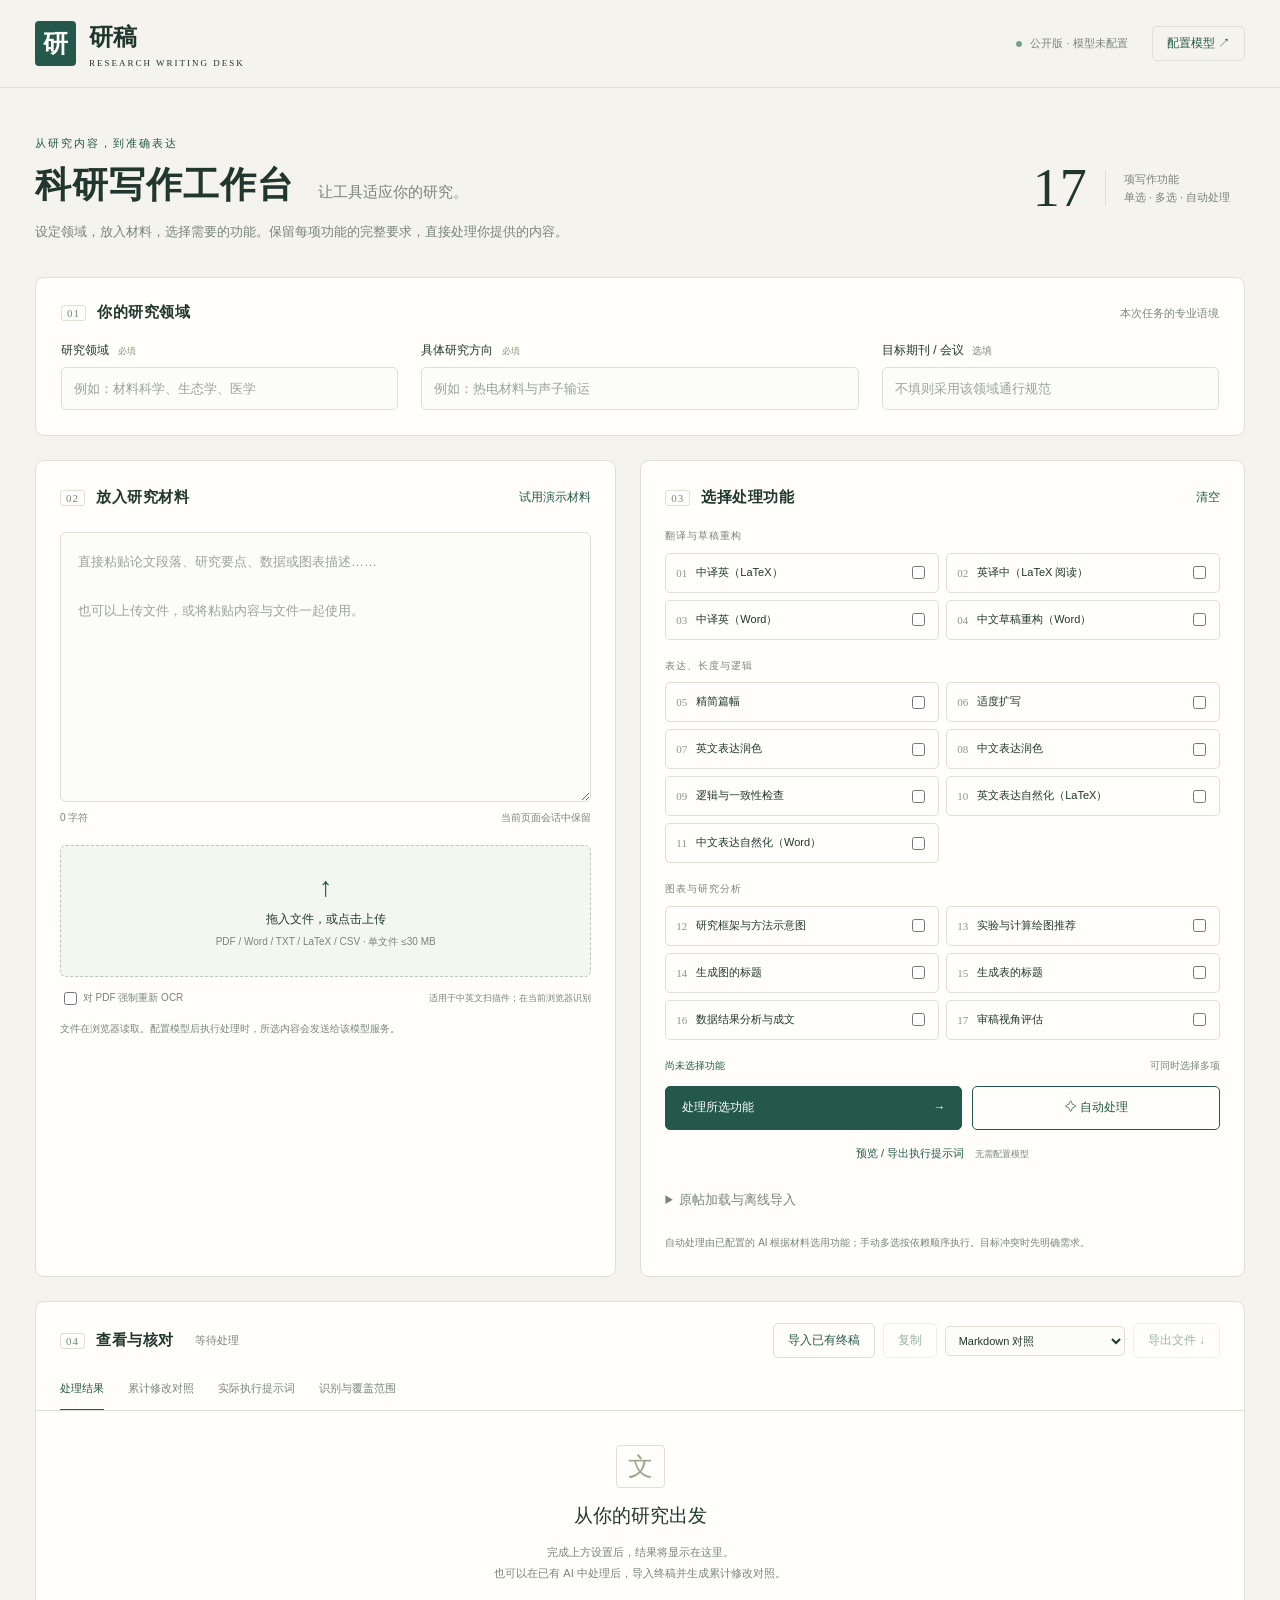
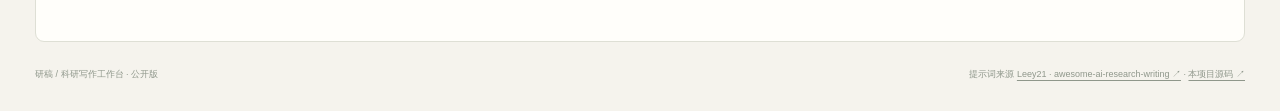
==== index.html @ ef369122 "Publish the research writing workbench" ====
<!doctype html>
<html lang="zh-CN"><head><meta charset="utf-8"><meta name="viewport" content="width=device-width,initial-scale=1"><title>研稿 · 科研写作工作台（公开版）</title><link rel="stylesheet" href="./style.css"><link rel="icon" href="data:,"></head>
<body>
<header><a class="brand" href="./"><span class="brand-mark">研</span><span>研稿<small>RESEARCH WRITING DESK</small></span></a><div class="header-right"><span id="connection" class="connection">公开版 · 模型未配置</span><button id="model-open" class="quiet">配置模型 ↗</button></div></header>
<main>
<section class="intro"><div><div class="eyebrow">从研究内容，到准确表达</div><h1>科研写作工作台<span>让工具适应你的研究。</span></h1><p>设定领域，放入材料，选择需要的功能。保留每项功能的完整要求，直接处理你提供的内容。</p></div><div class="intro-aside"><b>17</b><span>项写作功能<br>单选 · 多选 · 自动处理</span></div></section>
<section class="profile panel"><div class="section-heading"><span class="step">01</span><h2>你的研究领域</h2><span class="muted">本次任务的专业语境</span></div><div class="profile-grid"><label>研究领域 <em>必填</em><input id="field" required placeholder="例如：材料科学、生态学、医学"></label><label>具体研究方向 <em>必填</em><input id="direction" required placeholder="例如：热电材料与声子输运"></label><label>目标期刊 / 会议 <span class="optional">选填</span><input id="venue" placeholder="不填则采用该领域通行规范"></label></div></section>
<div class="desk-grid">
<section class="panel material-panel"><div class="section-heading"><span class="step">02</span><h2>放入研究材料</h2><button id="example" class="text-button">试用演示材料</button></div><label class="sr-only" for="manuscript">粘贴待处理材料</label><textarea id="manuscript" class="manuscript" placeholder="直接粘贴论文段落、研究要点、数据或图表描述……&#10;&#10;也可以上传文件，或将粘贴内容与文件一起使用。"></textarea><div class="text-meta"><span id="char-count">0 字符</span><span>当前页面会话中保留</span></div><label id="drop-zone" class="drop-zone"><input id="file-input" type="file" multiple accept=".pdf,.docx,.txt,.md,.tex,.csv,.json"><span class="upload-icon">↑</span><strong>拖入文件，或点击上传</strong><span>PDF / Word / TXT / LaTeX / CSV · 单文件 ≤30 MB</span></label><div class="ocr-option"><label><input id="force-ocr" type="checkbox"> 对 PDF 强制重新 OCR</label><span>适用于中英文扫描件；在当前浏览器识别</span></div><div id="documents" class="documents"></div><p class="input-note">文件在浏览器读取。配置模型后执行处理时，所选内容会发送给该模型服务。</p></section>
<section class="panel tools-panel"><div class="section-heading"><span class="step">03</span><h2>选择处理功能</h2><button id="clear-tasks" class="text-button">清空</button></div><div id="tool-groups"></div><div class="selection-bar"><span id="selection-count">尚未选择功能</span><span>可同时选择多项</span></div><div class="action-grid"><button id="run" class="primary">处理所选功能 <span>→</span></button><button id="auto-run" class="auto-button">✧ 自动处理</button></div><button id="prepare" class="prepare-button">预览 / 导出执行提示词 <span>无需配置模型</span></button><details class="source-access"><summary>原帖加载与离线导入</summary><p>提示词按固定版本从原作者仓库读取。如果加载失败，可下载同版本 README.md 后在这里导入。</p><div class="source-actions"><a id="source-file-link" target="_blank" rel="noopener noreferrer">查看原版 README.md ↗</a><label class="source-upload">导入 README.md<input id="source-upload" type="file" accept=".md,.txt,text/markdown,text/plain"></label></div><p id="source-status" role="status">生成提示词或运行时读取原帖。</p></details><p class="tool-note">自动处理由已配置的 AI 根据材料选用功能；手动多选按依赖顺序执行。目标冲突时先明确需求。</p></section>
</div>
<div id="message" class="message" role="status" aria-live="polite" hidden></div>
<section class="panel output-panel">
<div class="output-heading"><div class="section-heading"><span class="step">04</span><h2>查看与核对</h2><span id="result-state" class="muted">等待处理</span></div><div class="output-actions"><button id="external-open" class="quiet">导入已有终稿</button><button id="copy" class="quiet" disabled>复制</button><select id="export-format" aria-label="导出格式"><option value="markdown">Markdown 对照</option><option value="print">打印 / 保存为 PDF</option><option value="docx">Word 终稿（新排版）</option><option value="txt">纯文本终稿</option><option value="latex">LaTeX 终稿</option><option value="json">完整处理记录 JSON</option></select><button id="download" class="quiet" disabled>导出文件 ↓</button></div></div>
<nav class="tabs" aria-label="结果视图"><button class="tab active" data-tab="result">处理结果</button><button class="tab" data-tab="comparison">累计修改对照</button><button class="tab" data-tab="prompt">实际执行提示词</button><button class="tab" data-tab="scope">识别与覆盖范围</button></nav>
<div id="result-view" class="view"><div class="empty"><span>文</span><h3>从你的研究出发</h3><p>完成上方设置后，结果将显示在这里。<br>也可以在已有 AI 中处理后，导入终稿并生成累计修改对照。</p></div></div>
<div id="comparison-view" class="view" hidden><p class="muted">完成处理或导入终稿后，显示最初原文与最终稿的逐句对照。</p></div>
<pre id="prompt-view" class="view code" hidden></pre><div id="scope-view" class="view" hidden><p class="muted">上传文件后可核对来源、选择处理范围，并记录公式、表格与 OCR 的核对状态。</p></div>
</section>
<footer><span>研稿 / 科研写作工作台 · 公开版</span><span>提示词来源 <a href="https://github.com/Leey21/awesome-ai-research-writing" target="_blank" rel="noopener noreferrer">Leey21 · awesome-ai-research-writing ↗</a> · <a href="https://github.com/zhaoming2026/research-writing-workbench" target="_blank" rel="noopener noreferrer">本项目源码 ↗</a></span></footer>
</main>
<dialog id="model-dialog" class="model-dialog">
<div class="dialog-heading"><div><div class="eyebrow">MODEL CONNECTION</div><h2>选择你使用的 AI</h2></div><button id="model-close" class="icon-button" aria-label="关闭模型设置">×</button></div>
<p>选择服务后自动填写接口和候选模型。免费模型、免费额度与付费API分别标注；密钥只留在当前页面会话。</p>
<div class="provider-toolbar"><label for="model-provider">模型服务</label><label class="free-filter"><input id="free-only" type="checkbox"> 仅显示免费选项</label></div>
<select id="model-provider" aria-label="模型服务"><option value="custom">自定义兼容接口</option></select>
<div id="provider-info" class="provider-info"><p id="provider-note">也可以直接填写已在使用的接口。</p><div id="provider-links"></div></div>
<label>选择候选模型<select id="model-preset"><option value="">手动填写模型ID</option></select></label>
<label>模型ID <span class="optional">可以编辑</span><input id="model-name" placeholder="选择候选模型，或填写账户实际提供的ID"></label>
<div class="model-tools"><button id="models-refresh" class="quiet">读取服务可用模型</button><button id="model-test" class="quiet">测试连接</button></div>
<label id="api-key-label">API Key <span id="key-requirement" class="optional"></span><input id="api-key" type="password" autocomplete="off" placeholder="填写当前服务自己的密钥"></label>
<details id="model-advanced" open><summary>接口地址与高级设置</summary><label>接口协议<select id="model-protocol"><option value="openai">Chat Completions 兼容接口</option><option value="anthropic">Anthropic Messages 原生接口</option></select></label><label>接口基础地址<input id="endpoint" type="url" placeholder="https://你的服务商/v1"></label><input type="hidden" id="service-token"></details>
<div id="model-status" class="model-status" role="status" aria-live="polite">尚未测试连接。</div>
<p class="muted">浏览器直连所选服务，服务须允许网页跨域访问。读取列表只查询模型名称。连接测试只发送固定短句，云服务可能计费；免费配额和价格以服务商当前规则为准。此处不会自动切换到付费型号。</p>
<button id="model-save" class="primary">使用此配置 →</button>
</dialog>
<dialog id="document-dialog" class="document-dialog"><div class="dialog-heading"><div><div class="eyebrow">SOURCE INSPECTION</div><h2 id="document-title">识别预览</h2></div><button id="document-close" class="icon-button" aria-label="关闭识别预览">×</button></div><div id="document-warnings" class="recognition-warnings"></div><div class="preview-toolbar"><label>页面<select id="page-select"></select></label><div class="preview-buttons"><button id="select-all-blocks" class="quiet">选中全部</button><button id="clear-blocks" class="quiet">清空范围</button></div><button id="export-recognition" class="quiet">导出识别记录 .json</button></div><div class="document-grid"><div id="page-image-wrap" class="page-image-wrap"><img id="page-image" alt="原PDF页面预览"></div><div id="blocks" class="blocks"></div></div><div class="dialog-bottom"><span>修改只用于本次处理，不覆盖上传原文件。</span><button id="document-done" class="primary">采用这些识别内容</button></div></dialog>

<dialog id="external-dialog"><div class="dialog-heading"><div><div class="eyebrow">ORIGINAL TO FINAL</div><h2>导入已有终稿</h2></div><button id="external-close" class="icon-button" aria-label="关闭终稿导入">×</button></div><p>以当前粘贴内容和所选稿件块作为原文。粘贴在 Codex、ChatGPT、Claude 或其他工具中得到的最终正文；参考资料不会计入原稿。</p><label>最终正文<textarea id="external-text" class="manuscript" placeholder="粘贴最终修改稿正文，保留段落；不含过程说明。"></textarea></label><label>也可导入终稿文件<input id="external-file" type="file" accept=".docx,.txt,.md,.tex"></label><button id="external-compare" class="primary">生成累计对照 →</button></dialog>

<script src="./app.js" type="module"></script></body></html>
---- style.css ----
:root{--paper:#f5f3ed;--white:#fffefa;--ink:#20362f;--muted:#79847c;--line:#dedfd5;--accent:#23584a;--soft:#e9eee5;--error:#9e4839;--serif:"Songti SC","STSong","Noto Serif CJK SC",serif;--sans:"PingFang SC","Hiragino Sans GB",sans-serif}*{box-sizing:border-box}body{margin:0;color:var(--ink);background:var(--paper);font-family:var(--sans);font-size:14px;line-height:1.65}button,input,textarea,select{font:inherit}button{cursor:pointer}button:disabled{opacity:.45;cursor:not-allowed}button,input,textarea,select,a{outline-offset:4px}header{height:88px;max-width:1400px;margin:auto;padding:0 48px;display:flex;align-items:center;justify-content:space-between;border-bottom:1px solid var(--line)}.brand{color:var(--ink);text-decoration:none;display:flex;gap:13px;align-items:center;font-family:var(--serif);font-weight:700;font-size:24px}.brand-mark{display:grid;place-items:center;background:var(--accent);color:var(--white);width:41px;height:45px;border-radius:4px;font-size:25px}.brand small{display:block;font-family:Georgia,serif;font-size:9px;letter-spacing:2px;font-weight:400;line-height:1.2}.header-right{display:flex;align-items:center;gap:24px}.connection{font-size:11px;color:var(--muted)}.connection:before{content:"";display:inline-block;width:6px;height:6px;border-radius:50%;background:#77a08c;margin-right:8px}.quiet,.text-button{background:transparent;border:0;color:var(--accent)}.quiet{border:1px solid var(--line);border-radius:5px;padding:7px 14px;font-size:12px}.text-button{font-size:12px;margin-left:auto;padding:0}main{max-width:1304px;margin:auto;padding:0 0 30px}.intro{display:flex;justify-content:space-between;align-items:center;padding:46px 0 35px}.eyebrow{font-size:11px;letter-spacing:2px;color:var(--accent);font-weight:500}h1{font-family:var(--serif);font-size:36px;line-height:1.3;letter-spacing:1px;font-weight:600;margin:10px 0 12px}h1 span{font-family:var(--sans);font-size:15px;font-weight:400;color:var(--muted);letter-spacing:0;margin-left:24px}.intro p{font-size:13px;color:var(--muted);margin:0}.intro-aside{display:flex;gap:18px;align-items:center;padding-right:15px}.intro-aside b{font:54px Georgia,serif;font-weight:400}.intro-aside span{font-size:11px;color:var(--muted);border-left:1px solid var(--line);padding-left:18px}.panel{background:var(--white);border:1px solid var(--line);border-radius:9px;overflow:hidden}.profile{padding:22px 25px 25px;margin-bottom:24px}.section-heading{display:flex;gap:11px;align-items:center}.step{font:11px Georgia,serif;letter-spacing:1px;color:#718b79;border:1px solid var(--line);padding:1px 5px;border-radius:3px}.section-heading h2{font-size:15px;letter-spacing:.5px;font-weight:600;margin:0}.muted{font-size:11px;color:var(--muted)}.section-heading>.muted{margin-left:auto}.profile-grid{display:grid;grid-template-columns:1fr 1.3fr 1fr;gap:23px;margin-top:16px}label{display:block;font-size:12px;font-weight:500}label em{font-style:normal;color:#8d947e;font-size:9px;margin-left:6px}.optional{font-size:10px;color:var(--muted);margin-left:5px}input:not([type=checkbox]):not([type=file]),select{display:block;width:100%;margin-top:6px;background:#fcfcf8;border:1px solid var(--line);border-radius:5px;padding:10px 12px;color:var(--ink);font-size:13px}input::placeholder,textarea::placeholder{color:#9aA399}input:focus,textarea:focus,select:focus{border-color:var(--accent);outline:2px solid #23584a16}.desk-grid{display:grid;grid-template-columns:1fr 1.04fr;gap:24px;align-items:stretch}.material-panel,.tools-panel{padding:24px}.manuscript{display:block;width:100%;height:270px;resize:vertical;border:1px solid var(--line);border-radius:6px;background:#fcfcf8;margin-top:22px;padding:17px;line-height:1.9;font-size:13px;color:var(--ink)}.text-meta{display:flex;justify-content:space-between;color:var(--muted);font-size:10px;padding:8px 0 18px}.drop-zone{border:1px dashed #bdc8ba;background:#f4f7ef;border-radius:6px;display:flex;align-items:center;flex-direction:column;justify-content:center;min-height:132px;position:relative;cursor:pointer}.drop-zone.dragging{border-color:var(--accent);background:#e6eee2}.drop-zone input{position:absolute;inset:0;opacity:0;width:100%;height:100%;cursor:pointer}.upload-icon{font:27px Georgia,serif;color:var(--accent);line-height:1.2}.drop-zone strong{font-weight:500;font-size:12px;margin:7px 0 4px}.drop-zone>span:last-child{font-size:10px;color:var(--muted)}.ocr-option{display:flex;justify-content:space-between;gap:8px;margin-top:12px;align-items:center}.ocr-option label{font-size:10px;color:var(--muted)}.ocr-option>span{font-size:9px;color:var(--muted)}input[type=checkbox]{accent-color:var(--accent);vertical-align:middle}.input-note{font-size:10px;color:var(--muted);margin:13px 0 0}.group-title{font-size:10px;color:var(--muted);letter-spacing:1px;margin:18px 0 8px}.tool-grid{display:grid;grid-template-columns:1fr 1fr;gap:7px}.tool{border:1px solid var(--line);border-radius:5px;min-height:40px;display:flex;align-items:center;gap:9px;padding:8px 10px;font-size:11px;cursor:pointer;transition:background .12s,border-color .12s}.tool:hover{border-color:#93ab98;background:#f5f7f0}.tool.selected{background:var(--soft);border-color:#789b84;color:#204e3e}.tool input{width:13px;height:13px;order:3;margin-left:auto}.tool-number{font:11px Georgia,serif;color:#879788;flex-shrink:0}.tool-name{line-height:1.4}.selection-bar{margin:18px 0 12px;display:flex;justify-content:space-between;font-size:10px;color:var(--muted)}#selection-count{color:var(--accent)}.action-grid{display:grid;grid-template-columns:1.2fr 1fr;gap:10px}.primary,.auto-button{border-radius:5px;padding:11px 16px;font-size:12px;font-weight:500;display:flex;align-items:center;justify-content:space-between}.primary{background:var(--accent);border:1px solid var(--accent);color:#fff}.primary:hover{background:#174437}.auto-button{border:1px solid var(--accent);color:var(--accent);background:#fffefa;justify-content:center;gap:5px}.auto-button:hover{background:var(--soft)}.prepare-button{width:100%;background:none;border:0;padding:14px 0 0;text-align:center;color:var(--accent);font-size:11px}.prepare-button span{color:var(--muted);font-size:9px;margin-left:8px}.tool-note{font-size:10px;line-height:1.8;color:var(--muted);margin:14px 0 0}.documents{margin-top:12px}.document-row{display:flex;align-items:center;gap:8px;padding:10px 0;border-bottom:1px solid var(--line);font-size:11px}.document-info{flex:1;min-width:0}.document-info b{display:block;overflow:hidden;text-overflow:ellipsis;white-space:nowrap;max-width:250px;font-weight:500}.document-info small{color:var(--muted);font-size:9px}.document-row select{width:96px;font-size:10px;padding:5px;margin:0}.remove{background:none;border:0;color:var(--muted);padding:4px}.message{padding:13px 17px;border:1px solid #cbd8c8;border-radius:6px;background:#edf2e8;color:var(--accent);font-size:12px;margin-top:22px}.message.error{background:#faf0eb;border-color:#e9cdc2;color:var(--error)}.message.busy:before{content:"";display:inline-block;width:10px;height:10px;border:2px solid #a1bca7;border-top-color:var(--accent);border-radius:50%;margin-right:9px;animation:spin .8s linear infinite}.output-panel{margin-top:24px}.output-heading{display:flex;align-items:center;justify-content:space-between;padding:21px 24px}.output-actions{display:flex;gap:8px}.output-heading .section-heading>.muted{margin-left:10px}.tabs{display:flex;gap:24px;padding:0 24px;border-bottom:1px solid var(--line)}.tab{border:0;background:none;color:var(--muted);font-size:11px;padding:0 0 12px;position:relative}.tab.active{color:var(--accent)}.tab.active:after{content:"";height:2px;background:var(--accent);position:absolute;bottom:-1px;left:0;right:0}.view{padding:24px;min-height:230px}.view[hidden]{display:none}.empty{text-align:center;padding:15px 0 20px}.empty>span{font:25px var(--serif);border:1px solid var(--line);padding:7px 11px;border-radius:4px;color:#9aa68e}.empty h3{font-family:var(--serif);font-size:19px;font-weight:400;margin:17px 0 6px}.empty p{font-size:11px;line-height:1.9;color:var(--muted)}pre{white-space:pre-wrap;overflow-wrap:anywhere;line-height:1.85;font-family:"SFMono-Regular",Consolas,monospace;font-size:12px}.code{max-height:620px;overflow:auto;background:#fbfcf6;margin:0}.step-output{border-bottom:1px solid var(--line);padding-bottom:20px;margin-bottom:20px}.step-output:last-child{border:0;margin:0}.step-output h3{font-size:13px;color:var(--accent);margin-top:0}.step-output pre{font-family:var(--sans);font-size:13px}.scope-row{padding:10px 0;border-bottom:1px solid var(--line);font-size:12px}.warning-item{font-size:11px;color:#916b35;margin:6px 0}.plan-note{font-size:11px;color:var(--muted);padding-bottom:16px}.generated-svg{border:1px solid var(--line);background:white;margin-top:12px;padding:14px}.generated-svg img{width:100%;max-height:650px}footer{display:flex;justify-content:space-between;color:#8f978b;font-size:9px;margin-top:25px}dialog{border:1px solid var(--line);background:var(--white);color:var(--ink);border-radius:10px;padding:28px;width:500px;max-width:95vw;box-shadow:0 25px 80px #1b322e20}dialog::backdrop{background:#20362f70;backdrop-filter:blur(2px)}.dialog-heading{display:flex;align-items:center;justify-content:space-between;margin-bottom:17px}.dialog-heading h2{font-family:var(--serif);font-size:25px;font-weight:500;margin:4px 0 0}.dialog-heading .eyebrow{font-size:9px}.icon-button{background:transparent;border:0;color:var(--muted);font-size:26px;padding:0 4px}.dialog-heading+p{font-size:12px;color:var(--muted)}dialog label{margin-top:14px}dialog>.primary{width:100%;margin-top:20px;justify-content:center}.document-dialog{width:1180px;max-height:92vh;overflow:auto}.document-grid{display:grid;grid-template-columns:1fr 1fr;gap:24px;max-height:62vh;overflow:auto}.page-image-wrap{background:#eeefe8;padding:10px;align-self:start}.page-image-wrap img{display:block;width:100%;border:1px solid var(--line)}.preview-toolbar{display:flex;justify-content:space-between;align-items:center;margin-bottom:15px}.preview-toolbar label{display:flex;align-items:center;gap:10px;margin:0}.preview-toolbar select{width:120px;margin:0;padding:5px}.recognition-warnings{font-size:11px;color:#916b35;margin:0 0 14px}.block{margin-bottom:14px}.block-label{font-size:10px;color:var(--muted);margin-bottom:5px}.block textarea{width:100%;min-height:72px;padding:9px;border:1px solid var(--line);border-radius:5px;background:#fff;font-size:12px;line-height:1.8}.block.table table{border-collapse:collapse;width:100%;font-size:11px;margin-bottom:6px}.block td{border:1px solid var(--line);padding:5px}.dialog-bottom{margin-top:20px;display:flex;justify-content:space-between;align-items:center;font-size:11px;color:var(--muted)}.sr-only{position:absolute;width:1px;height:1px;margin:-1px;overflow:hidden;clip:rect(0,0,0,0)}@keyframes spin{to{transform:rotate(360deg)}}@media(max-width:1400px){main{padding-left:35px;padding-right:35px}header{padding:0 35px}}@media(max-width:1000px){h1 span{display:block;margin:10px 0 0}.desk-grid{grid-template-columns:1fr}.profile-grid{grid-template-columns:1fr 1fr}.profile-grid label:last-child{grid-column:span 2}.intro-aside{display:none}.material-panel,.tools-panel{padding:20px}.manuscript{height:220px}.document-grid{grid-template-columns:1fr}.connection{display:none}}@media(max-width:600px){header{height:75px;padding:0 20px}main{padding:0 18px 20px}.intro{padding:30px 0 25px}h1{font-size:29px}.intro p{font-size:11px}.profile{padding:18px}.profile-grid{display:block}.profile-grid label{margin-top:14px}.section-heading>.muted{display:none}.tool-grid{grid-template-columns:1fr}.ocr-option{display:block}.ocr-option>span{padding-left:20px}.output-heading{padding:18px}.output-heading .muted{display:none}.output-actions{gap:4px}.output-actions button{font-size:10px;padding:6px 8px}.tabs{padding:0 18px;gap:20px}.view{padding:18px}footer{display:block}.dialog-bottom{display:block}.dialog-bottom button{margin-top:10px;width:100%}.document-dialog{padding:20px}.text-meta{font-size:9px}}

/* Cumulative comparison and source review extend the existing paper layout. */
.output-heading{gap:16px;flex-wrap:wrap}.output-actions{align-items:center;flex-wrap:wrap}.output-actions select{width:180px;font-size:11px;padding:7px 9px;margin:0}.output-actions .quiet{white-space:nowrap}.comparison-summary{font-size:12px;color:var(--accent);margin-top:0}.comparison-controls{display:flex;gap:12px;align-items:center;flex-wrap:wrap;margin:18px 0}.comparison-table-wrap{overflow-x:auto}.comparison-table{width:100%;border-collapse:collapse;table-layout:fixed;font-size:12px}.comparison-table th{background:#edf1e8;color:var(--accent);font-weight:500;text-align:left;padding:12px 15px;border:1px solid var(--line)}.comparison-table td{border:1px solid var(--line);padding:15px;vertical-align:top;overflow-wrap:anywhere}.comparison-table td p{margin:7px 0 12px;white-space:pre-wrap}.comparison-table tr.unchanged{color:var(--muted)}.comparison-table tr[hidden]{display:none}.reason-edit,.source-edit-block textarea{width:100%;min-height:95px;font:12px/1.8 var(--sans);padding:9px;border:1px solid var(--line);border-radius:5px;background:#fcfcf8;color:var(--ink);resize:vertical}.explanation-source{display:block;font-size:9px;color:var(--muted);margin-top:6px}.review-flag{font-size:10px;color:#946128;background:#faf5e9;border-radius:4px;padding:7px 9px}.source-link{display:block;background:none;border:0;padding:0;text-align:left;font-size:10px;color:var(--accent);text-decoration:underline;margin:6px 0}.block-option{font-size:10px;color:var(--muted);font-weight:400;margin:8px 0}.block details{font-size:10px;color:var(--muted);margin-top:8px}.block details pre{font-size:10px;max-height:130px;overflow:auto}.preview-buttons{display:flex;gap:8px}.preview-toolbar{flex-wrap:wrap;gap:10px}.source-export-blocks{max-height:55vh;overflow:auto;margin-top:20px;padding-right:10px}.source-edit-block{padding:14px 0;border-bottom:1px solid var(--line)}.source-edit-block small{font-size:10px;color:var(--muted)}.source-edit-block p{font-size:12px;white-space:pre-wrap;line-height:1.8}.final-draft{padding:15px 18px;background:#f5f8f0;border:1px solid var(--line);border-radius:6px;margin-bottom:22px}.final-draft h3{font-size:12px;color:var(--accent);margin:0}.final-draft pre{font-family:var(--sans);font-size:13px}.step-output summary{font-size:12px;cursor:pointer;color:var(--accent);padding:7px 0}.output-panel .tabs{overflow-x:auto;white-space:nowrap}.output-panel .tab{flex-shrink:0}.view[hidden]{display:none}.source-export-blocks textarea{min-height:85px}#external-dialog{width:760px}#external-text{margin-top:8px;height:220px}#external-file{font-size:11px;max-width:100%}
@media(max-width:800px){.output-actions{width:100%;gap:7px}.output-actions select{flex:1;min-width:160px}.comparison-table,.comparison-table tbody,.comparison-table tr,.comparison-table td{display:block;width:100%}.comparison-table thead{display:none}.comparison-table tr{border:1px solid var(--line);border-radius:6px;overflow:hidden;margin-bottom:18px}.comparison-table td{border:0;border-bottom:1px solid var(--line);padding:13px 15px}.comparison-table td:last-child{border:0}.comparison-table td:nth-child(1):before{content:'原句与来源';font-size:10px;color:var(--muted);display:block;margin-bottom:7px}.comparison-table td:nth-child(2):before{content:'最终句';font-size:10px;color:var(--muted);display:block;margin-bottom:7px}.comparison-table td:nth-child(3):before{content:'中文说明与待核对项';font-size:10px;color:var(--muted);display:block;margin-bottom:7px}.output-heading{padding:18px}.comparison-controls .quiet{font-size:10px}.dialog-bottom{gap:12px;align-items:flex-start}.dialog-bottom>span{font-size:10px}.dialog-bottom .primary{white-space:nowrap;padding:9px 12px}.preview-toolbar .quiet{font-size:10px;padding:6px 8px}}

.model-dialog{width:700px;max-height:92vh;overflow:auto}.provider-toolbar{display:flex;align-items:center;justify-content:space-between;gap:14px;margin:22px 0 7px}.provider-toolbar label{margin:0}.provider-toolbar .free-filter{font-size:11px;color:var(--accent);white-space:nowrap}.provider-info{padding:12px 0;border-bottom:1px solid var(--line)}.provider-info p{font-size:12px;color:var(--muted);margin:0 0 6px;line-height:1.8}#provider-links{display:flex;gap:12px;flex-wrap:wrap}#provider-links a{font-size:10px;color:var(--accent);text-decoration:underline}.model-tools{display:flex;gap:10px;margin-top:13px}#model-advanced{margin-top:20px;border-top:1px solid var(--line);padding-top:13px}#model-advanced summary{font-size:11px;color:var(--muted);cursor:pointer}.model-status{font-size:11px;line-height:1.8;color:var(--accent);background:#eff3ea;border-radius:5px;padding:10px 12px;margin-top:18px;overflow-wrap:anywhere}.model-status.error{color:var(--error);background:#faf0eb}.model-dialog>p.muted{margin-top:13px;font-size:10px}@media(max-width:600px){.provider-toolbar{align-items:flex-start}.provider-toolbar .free-filter{font-size:10px}.model-tools{gap:7px}.model-tools .quiet{font-size:10px;padding:7px 10px}.model-dialog{padding:22px}.model-dialog .dialog-heading h2{font-size:24px}}

footer a, .source-access a { color: inherit; text-underline-offset: 3px; }
.source-access { margin-top: 16px; padding: 9px 0; font-size: .82rem; color: var(--muted); }
.source-access summary { cursor: pointer; }
.source-actions { display: flex; align-items: center; flex-wrap: wrap; gap: 12px; }
.source-upload { cursor: pointer; text-decoration: underline; text-underline-offset: 3px; }
.source-upload input { width: 100%; max-width: 220px; display: block; font-size: .76rem; }
#source-status { margin: 8px 0 0; }
@media print {
  body, main, .output-panel { background: white; color: black; margin: 0; padding: 0; border: 0; }
  body > header, main > :not(.output-panel), .output-actions, .tabs, .comparison-controls,
  .source-link, .view:not(#comparison-view), dialog, #message { display: none !important; }
  #comparison-view { display: block !important; padding: 0; }
  .comparison-table-wrap { overflow: visible !important; }
  .comparison-table { width: 100%; min-width: 0 !important; table-layout: fixed; }
  .comparison-table td { overflow-wrap: anywhere; vertical-align: top; }
  .comparison-table tr { break-inside: avoid; }
  .reason-edit { resize: none; border: 0; width: 100%; min-height: 5em; background: transparent; }
}
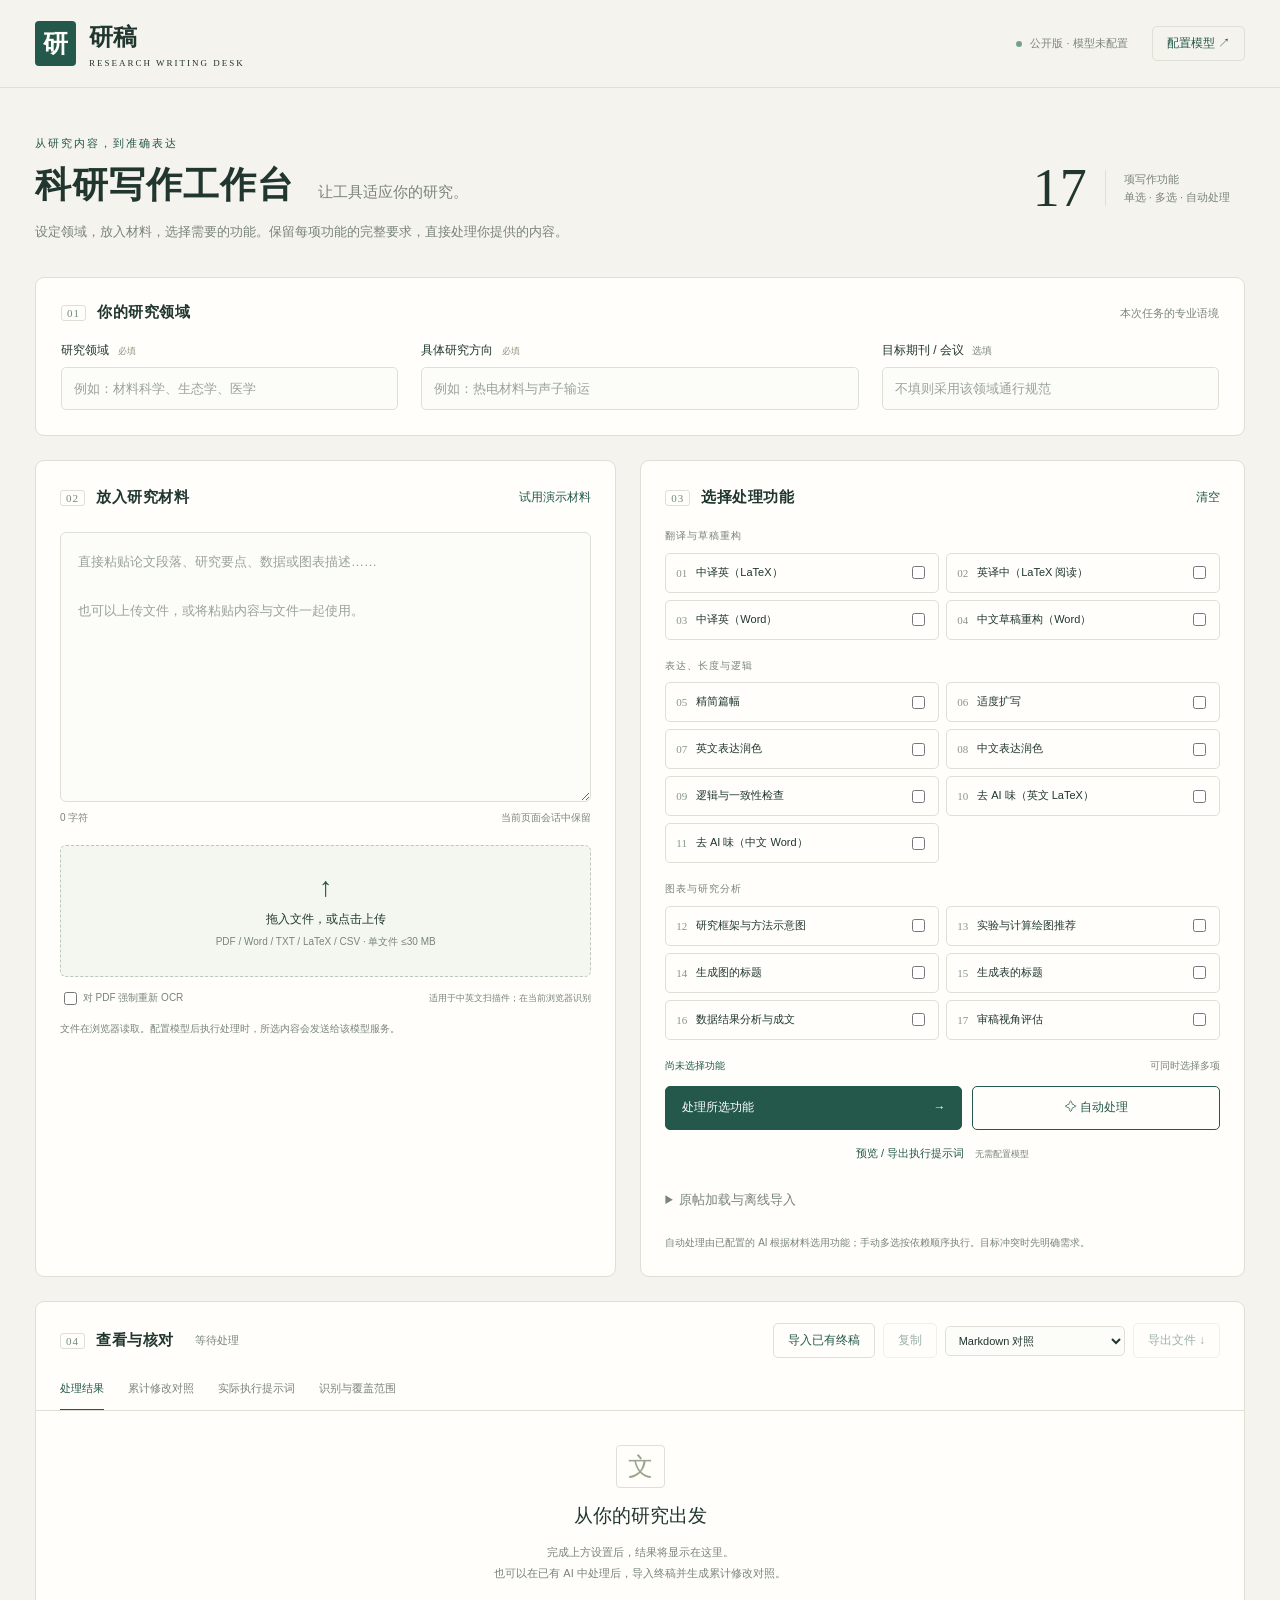
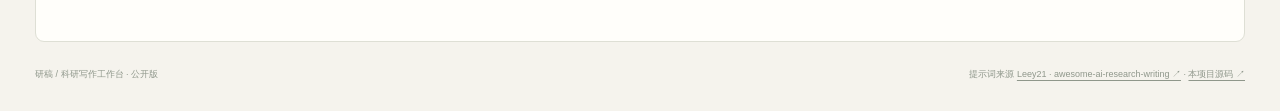
==== commit d2f1be23: "Add guided GPT and Gemini model connections" ====
--- a/index.html
+++ b/index.html
@@ -26,10 +26,11 @@
 <select id="model-provider" aria-label="模型服务"><option value="custom">自定义兼容接口</option></select>
 <div id="provider-info" class="provider-info"><p id="provider-note">也可以直接填写已在使用的接口。</p><div id="provider-links"></div></div>
 <label>选择候选模型<select id="model-preset"><option value="">手动填写模型ID</option></select></label>
-<label>模型ID <span class="optional">可以编辑</span><input id="model-name" placeholder="选择候选模型，或填写账户实际提供的ID"></label>
+<p id="model-choice-note" class="muted" role="status"></p>
+<label id="model-name-row">模型ID <span class="optional">手动填写时使用</span><input id="model-name" placeholder="选择候选模型，或填写账户实际提供的ID"></label>
 <div class="model-tools"><button id="models-refresh" class="quiet">读取服务可用模型</button><button id="model-test" class="quiet">测试连接</button></div>
 <label id="api-key-label">API Key <span id="key-requirement" class="optional"></span><input id="api-key" type="password" autocomplete="off" placeholder="填写当前服务自己的密钥"></label>
-<details id="model-advanced" open><summary>接口地址与高级设置</summary><label>接口协议<select id="model-protocol"><option value="openai">Chat Completions 兼容接口</option><option value="anthropic">Anthropic Messages 原生接口</option></select></label><label>接口基础地址<input id="endpoint" type="url" placeholder="https://你的服务商/v1"></label><input type="hidden" id="service-token"></details>
+<details id="model-advanced" open><summary>接口地址与高级设置</summary><label>接口协议<select id="model-protocol"><option value="responses">OpenAI Responses 官方接口</option><option value="openai">Chat Completions 兼容接口</option><option value="anthropic">Anthropic Messages 原生接口</option></select></label><label>接口基础地址<input id="endpoint" type="url" placeholder="https://你的服务商/v1"></label><p id="endpoint-note" class="muted"></p><input type="hidden" id="service-token"></details>
 <div id="model-status" class="model-status" role="status" aria-live="polite">尚未测试连接。</div>
 <p class="muted">浏览器直连所选服务，服务须允许网页跨域访问。读取列表只查询模型名称。连接测试只发送固定短句，云服务可能计费；免费配额和价格以服务商当前规则为准。此处不会自动切换到付费型号。</p>
 <button id="model-save" class="primary">使用此配置 →</button>
--- a/style.css
+++ b/style.css
@@ -1,5 +1,6 @@
 :root{--paper:#f5f3ed;--white:#fffefa;--ink:#20362f;--muted:#79847c;--line:#dedfd5;--accent:#23584a;--soft:#e9eee5;--error:#9e4839;--serif:"Songti SC","STSong","Noto Serif CJK SC",serif;--sans:"PingFang SC","Hiragino Sans GB",sans-serif}*{box-sizing:border-box}body{margin:0;color:var(--ink);background:var(--paper);font-family:var(--sans);font-size:14px;line-height:1.65}button,input,textarea,select{font:inherit}button{cursor:pointer}button:disabled{opacity:.45;cursor:not-allowed}button,input,textarea,select,a{outline-offset:4px}header{height:88px;max-width:1400px;margin:auto;padding:0 48px;display:flex;align-items:center;justify-content:space-between;border-bottom:1px solid var(--line)}.brand{color:var(--ink);text-decoration:none;display:flex;gap:13px;align-items:center;font-family:var(--serif);font-weight:700;font-size:24px}.brand-mark{display:grid;place-items:center;background:var(--accent);color:var(--white);width:41px;height:45px;border-radius:4px;font-size:25px}.brand small{display:block;font-family:Georgia,serif;font-size:9px;letter-spacing:2px;font-weight:400;line-height:1.2}.header-right{display:flex;align-items:center;gap:24px}.connection{font-size:11px;color:var(--muted)}.connection:before{content:"";display:inline-block;width:6px;height:6px;border-radius:50%;background:#77a08c;margin-right:8px}.quiet,.text-button{background:transparent;border:0;color:var(--accent)}.quiet{border:1px solid var(--line);border-radius:5px;padding:7px 14px;font-size:12px}.text-button{font-size:12px;margin-left:auto;padding:0}main{max-width:1304px;margin:auto;padding:0 0 30px}.intro{display:flex;justify-content:space-between;align-items:center;padding:46px 0 35px}.eyebrow{font-size:11px;letter-spacing:2px;color:var(--accent);font-weight:500}h1{font-family:var(--serif);font-size:36px;line-height:1.3;letter-spacing:1px;font-weight:600;margin:10px 0 12px}h1 span{font-family:var(--sans);font-size:15px;font-weight:400;color:var(--muted);letter-spacing:0;margin-left:24px}.intro p{font-size:13px;color:var(--muted);margin:0}.intro-aside{display:flex;gap:18px;align-items:center;padding-right:15px}.intro-aside b{font:54px Georgia,serif;font-weight:400}.intro-aside span{font-size:11px;color:var(--muted);border-left:1px solid var(--line);padding-left:18px}.panel{background:var(--white);border:1px solid var(--line);border-radius:9px;overflow:hidden}.profile{padding:22px 25px 25px;margin-bottom:24px}.section-heading{display:flex;gap:11px;align-items:center}.step{font:11px Georgia,serif;letter-spacing:1px;color:#718b79;border:1px solid var(--line);padding:1px 5px;border-radius:3px}.section-heading h2{font-size:15px;letter-spacing:.5px;font-weight:600;margin:0}.muted{font-size:11px;color:var(--muted)}.section-heading>.muted{margin-left:auto}.profile-grid{display:grid;grid-template-columns:1fr 1.3fr 1fr;gap:23px;margin-top:16px}label{display:block;font-size:12px;font-weight:500}label em{font-style:normal;color:#8d947e;font-size:9px;margin-left:6px}.optional{font-size:10px;color:var(--muted);margin-left:5px}input:not([type=checkbox]):not([type=file]),select{display:block;width:100%;margin-top:6px;background:#fcfcf8;border:1px solid var(--line);border-radius:5px;padding:10px 12px;color:var(--ink);font-size:13px}input::placeholder,textarea::placeholder{color:#9aA399}input:focus,textarea:focus,select:focus{border-color:var(--accent);outline:2px solid #23584a16}.desk-grid{display:grid;grid-template-columns:1fr 1.04fr;gap:24px;align-items:stretch}.material-panel,.tools-panel{padding:24px}.manuscript{display:block;width:100%;height:270px;resize:vertical;border:1px solid var(--line);border-radius:6px;background:#fcfcf8;margin-top:22px;padding:17px;line-height:1.9;font-size:13px;color:var(--ink)}.text-meta{display:flex;justify-content:space-between;color:var(--muted);font-size:10px;padding:8px 0 18px}.drop-zone{border:1px dashed #bdc8ba;background:#f4f7ef;border-radius:6px;display:flex;align-items:center;flex-direction:column;justify-content:center;min-height:132px;position:relative;cursor:pointer}.drop-zone.dragging{border-color:var(--accent);background:#e6eee2}.drop-zone input{position:absolute;inset:0;opacity:0;width:100%;height:100%;cursor:pointer}.upload-icon{font:27px Georgia,serif;color:var(--accent);line-height:1.2}.drop-zone strong{font-weight:500;font-size:12px;margin:7px 0 4px}.drop-zone>span:last-child{font-size:10px;color:var(--muted)}.ocr-option{display:flex;justify-content:space-between;gap:8px;margin-top:12px;align-items:center}.ocr-option label{font-size:10px;color:var(--muted)}.ocr-option>span{font-size:9px;color:var(--muted)}input[type=checkbox]{accent-color:var(--accent);vertical-align:middle}.input-note{font-size:10px;color:var(--muted);margin:13px 0 0}.group-title{font-size:10px;color:var(--muted);letter-spacing:1px;margin:18px 0 8px}.tool-grid{display:grid;grid-template-columns:1fr 1fr;gap:7px}.tool{border:1px solid var(--line);border-radius:5px;min-height:40px;display:flex;align-items:center;gap:9px;padding:8px 10px;font-size:11px;cursor:pointer;transition:background .12s,border-color .12s}.tool:hover{border-color:#93ab98;background:#f5f7f0}.tool.selected{background:var(--soft);border-color:#789b84;color:#204e3e}.tool input{width:13px;height:13px;order:3;margin-left:auto}.tool-number{font:11px Georgia,serif;color:#879788;flex-shrink:0}.tool-name{line-height:1.4}.selection-bar{margin:18px 0 12px;display:flex;justify-content:space-between;font-size:10px;color:var(--muted)}#selection-count{color:var(--accent)}.action-grid{display:grid;grid-template-columns:1.2fr 1fr;gap:10px}.primary,.auto-button{border-radius:5px;padding:11px 16px;font-size:12px;font-weight:500;display:flex;align-items:center;justify-content:space-between}.primary{background:var(--accent);border:1px solid var(--accent);color:#fff}.primary:hover{background:#174437}.auto-button{border:1px solid var(--accent);color:var(--accent);background:#fffefa;justify-content:center;gap:5px}.auto-button:hover{background:var(--soft)}.prepare-button{width:100%;background:none;border:0;padding:14px 0 0;text-align:center;color:var(--accent);font-size:11px}.prepare-button span{color:var(--muted);font-size:9px;margin-left:8px}.tool-note{font-size:10px;line-height:1.8;color:var(--muted);margin:14px 0 0}.documents{margin-top:12px}.document-row{display:flex;align-items:center;gap:8px;padding:10px 0;border-bottom:1px solid var(--line);font-size:11px}.document-info{flex:1;min-width:0}.document-info b{display:block;overflow:hidden;text-overflow:ellipsis;white-space:nowrap;max-width:250px;font-weight:500}.document-info small{color:var(--muted);font-size:9px}.document-row select{width:96px;font-size:10px;padding:5px;margin:0}.remove{background:none;border:0;color:var(--muted);padding:4px}.message{padding:13px 17px;border:1px solid #cbd8c8;border-radius:6px;background:#edf2e8;color:var(--accent);font-size:12px;margin-top:22px}.message.error{background:#faf0eb;border-color:#e9cdc2;color:var(--error)}.message.busy:before{content:"";display:inline-block;width:10px;height:10px;border:2px solid #a1bca7;border-top-color:var(--accent);border-radius:50%;margin-right:9px;animation:spin .8s linear infinite}.output-panel{margin-top:24px}.output-heading{display:flex;align-items:center;justify-content:space-between;padding:21px 24px}.output-actions{display:flex;gap:8px}.output-heading .section-heading>.muted{margin-left:10px}.tabs{display:flex;gap:24px;padding:0 24px;border-bottom:1px solid var(--line)}.tab{border:0;background:none;color:var(--muted);font-size:11px;padding:0 0 12px;position:relative}.tab.active{color:var(--accent)}.tab.active:after{content:"";height:2px;background:var(--accent);position:absolute;bottom:-1px;left:0;right:0}.view{padding:24px;min-height:230px}.view[hidden]{display:none}.empty{text-align:center;padding:15px 0 20px}.empty>span{font:25px var(--serif);border:1px solid var(--line);padding:7px 11px;border-radius:4px;color:#9aa68e}.empty h3{font-family:var(--serif);font-size:19px;font-weight:400;margin:17px 0 6px}.empty p{font-size:11px;line-height:1.9;color:var(--muted)}pre{white-space:pre-wrap;overflow-wrap:anywhere;line-height:1.85;font-family:"SFMono-Regular",Consolas,monospace;font-size:12px}.code{max-height:620px;overflow:auto;background:#fbfcf6;margin:0}.step-output{border-bottom:1px solid var(--line);padding-bottom:20px;margin-bottom:20px}.step-output:last-child{border:0;margin:0}.step-output h3{font-size:13px;color:var(--accent);margin-top:0}.step-output pre{font-family:var(--sans);font-size:13px}.scope-row{padding:10px 0;border-bottom:1px solid var(--line);font-size:12px}.warning-item{font-size:11px;color:#916b35;margin:6px 0}.plan-note{font-size:11px;color:var(--muted);padding-bottom:16px}.generated-svg{border:1px solid var(--line);background:white;margin-top:12px;padding:14px}.generated-svg img{width:100%;max-height:650px}footer{display:flex;justify-content:space-between;color:#8f978b;font-size:9px;margin-top:25px}dialog{border:1px solid var(--line);background:var(--white);color:var(--ink);border-radius:10px;padding:28px;width:500px;max-width:95vw;box-shadow:0 25px 80px #1b322e20}dialog::backdrop{background:#20362f70;backdrop-filter:blur(2px)}.dialog-heading{display:flex;align-items:center;justify-content:space-between;margin-bottom:17px}.dialog-heading h2{font-family:var(--serif);font-size:25px;font-weight:500;margin:4px 0 0}.dialog-heading .eyebrow{font-size:9px}.icon-button{background:transparent;border:0;color:var(--muted);font-size:26px;padding:0 4px}.dialog-heading+p{font-size:12px;color:var(--muted)}dialog label{margin-top:14px}dialog>.primary{width:100%;margin-top:20px;justify-content:center}.document-dialog{width:1180px;max-height:92vh;overflow:auto}.document-grid{display:grid;grid-template-columns:1fr 1fr;gap:24px;max-height:62vh;overflow:auto}.page-image-wrap{background:#eeefe8;padding:10px;align-self:start}.page-image-wrap img{display:block;width:100%;border:1px solid var(--line)}.preview-toolbar{display:flex;justify-content:space-between;align-items:center;margin-bottom:15px}.preview-toolbar label{display:flex;align-items:center;gap:10px;margin:0}.preview-toolbar select{width:120px;margin:0;padding:5px}.recognition-warnings{font-size:11px;color:#916b35;margin:0 0 14px}.block{margin-bottom:14px}.block-label{font-size:10px;color:var(--muted);margin-bottom:5px}.block textarea{width:100%;min-height:72px;padding:9px;border:1px solid var(--line);border-radius:5px;background:#fff;font-size:12px;line-height:1.8}.block.table table{border-collapse:collapse;width:100%;font-size:11px;margin-bottom:6px}.block td{border:1px solid var(--line);padding:5px}.dialog-bottom{margin-top:20px;display:flex;justify-content:space-between;align-items:center;font-size:11px;color:var(--muted)}.sr-only{position:absolute;width:1px;height:1px;margin:-1px;overflow:hidden;clip:rect(0,0,0,0)}@keyframes spin{to{transform:rotate(360deg)}}@media(max-width:1400px){main{padding-left:35px;padding-right:35px}header{padding:0 35px}}@media(max-width:1000px){h1 span{display:block;margin:10px 0 0}.desk-grid{grid-template-columns:1fr}.profile-grid{grid-template-columns:1fr 1fr}.profile-grid label:last-child{grid-column:span 2}.intro-aside{display:none}.material-panel,.tools-panel{padding:20px}.manuscript{height:220px}.document-grid{grid-template-columns:1fr}.connection{display:none}}@media(max-width:600px){header{height:75px;padding:0 20px}main{padding:0 18px 20px}.intro{padding:30px 0 25px}h1{font-size:29px}.intro p{font-size:11px}.profile{padding:18px}.profile-grid{display:block}.profile-grid label{margin-top:14px}.section-heading>.muted{display:none}.tool-grid{grid-template-columns:1fr}.ocr-option{display:block}.ocr-option>span{padding-left:20px}.output-heading{padding:18px}.output-heading .muted{display:none}.output-actions{gap:4px}.output-actions button{font-size:10px;padding:6px 8px}.tabs{padding:0 18px;gap:20px}.view{padding:18px}footer{display:block}.dialog-bottom{display:block}.dialog-bottom button{margin-top:10px;width:100%}.document-dialog{padding:20px}.text-meta{font-size:9px}}
 
+#model-name-row[hidden]{display:none}
 /* Cumulative comparison and source review extend the existing paper layout. */
 .output-heading{gap:16px;flex-wrap:wrap}.output-actions{align-items:center;flex-wrap:wrap}.output-actions select{width:180px;font-size:11px;padding:7px 9px;margin:0}.output-actions .quiet{white-space:nowrap}.comparison-summary{font-size:12px;color:var(--accent);margin-top:0}.comparison-controls{display:flex;gap:12px;align-items:center;flex-wrap:wrap;margin:18px 0}.comparison-table-wrap{overflow-x:auto}.comparison-table{width:100%;border-collapse:collapse;table-layout:fixed;font-size:12px}.comparison-table th{background:#edf1e8;color:var(--accent);font-weight:500;text-align:left;padding:12px 15px;border:1px solid var(--line)}.comparison-table td{border:1px solid var(--line);padding:15px;vertical-align:top;overflow-wrap:anywhere}.comparison-table td p{margin:7px 0 12px;white-space:pre-wrap}.comparison-table tr.unchanged{color:var(--muted)}.comparison-table tr[hidden]{display:none}.reason-edit,.source-edit-block textarea{width:100%;min-height:95px;font:12px/1.8 var(--sans);padding:9px;border:1px solid var(--line);border-radius:5px;background:#fcfcf8;color:var(--ink);resize:vertical}.explanation-source{display:block;font-size:9px;color:var(--muted);margin-top:6px}.review-flag{font-size:10px;color:#946128;background:#faf5e9;border-radius:4px;padding:7px 9px}.source-link{display:block;background:none;border:0;padding:0;text-align:left;font-size:10px;color:var(--accent);text-decoration:underline;margin:6px 0}.block-option{font-size:10px;color:var(--muted);font-weight:400;margin:8px 0}.block details{font-size:10px;color:var(--muted);margin-top:8px}.block details pre{font-size:10px;max-height:130px;overflow:auto}.preview-buttons{display:flex;gap:8px}.preview-toolbar{flex-wrap:wrap;gap:10px}.source-export-blocks{max-height:55vh;overflow:auto;margin-top:20px;padding-right:10px}.source-edit-block{padding:14px 0;border-bottom:1px solid var(--line)}.source-edit-block small{font-size:10px;color:var(--muted)}.source-edit-block p{font-size:12px;white-space:pre-wrap;line-height:1.8}.final-draft{padding:15px 18px;background:#f5f8f0;border:1px solid var(--line);border-radius:6px;margin-bottom:22px}.final-draft h3{font-size:12px;color:var(--accent);margin:0}.final-draft pre{font-family:var(--sans);font-size:13px}.step-output summary{font-size:12px;cursor:pointer;color:var(--accent);padding:7px 0}.output-panel .tabs{overflow-x:auto;white-space:nowrap}.output-panel .tab{flex-shrink:0}.view[hidden]{display:none}.source-export-blocks textarea{min-height:85px}#external-dialog{width:760px}#external-text{margin-top:8px;height:220px}#external-file{font-size:11px;max-width:100%}
 @media(max-width:800px){.output-actions{width:100%;gap:7px}.output-actions select{flex:1;min-width:160px}.comparison-table,.comparison-table tbody,.comparison-table tr,.comparison-table td{display:block;width:100%}.comparison-table thead{display:none}.comparison-table tr{border:1px solid var(--line);border-radius:6px;overflow:hidden;margin-bottom:18px}.comparison-table td{border:0;border-bottom:1px solid var(--line);padding:13px 15px}.comparison-table td:last-child{border:0}.comparison-table td:nth-child(1):before{content:'原句与来源';font-size:10px;color:var(--muted);display:block;margin-bottom:7px}.comparison-table td:nth-child(2):before{content:'最终句';font-size:10px;color:var(--muted);display:block;margin-bottom:7px}.comparison-table td:nth-child(3):before{content:'中文说明与待核对项';font-size:10px;color:var(--muted);display:block;margin-bottom:7px}.output-heading{padding:18px}.comparison-controls .quiet{font-size:10px}.dialog-bottom{gap:12px;align-items:flex-start}.dialog-bottom>span{font-size:10px}.dialog-bottom .primary{white-space:nowrap;padding:9px 12px}.preview-toolbar .quiet{font-size:10px;padding:6px 8px}}
